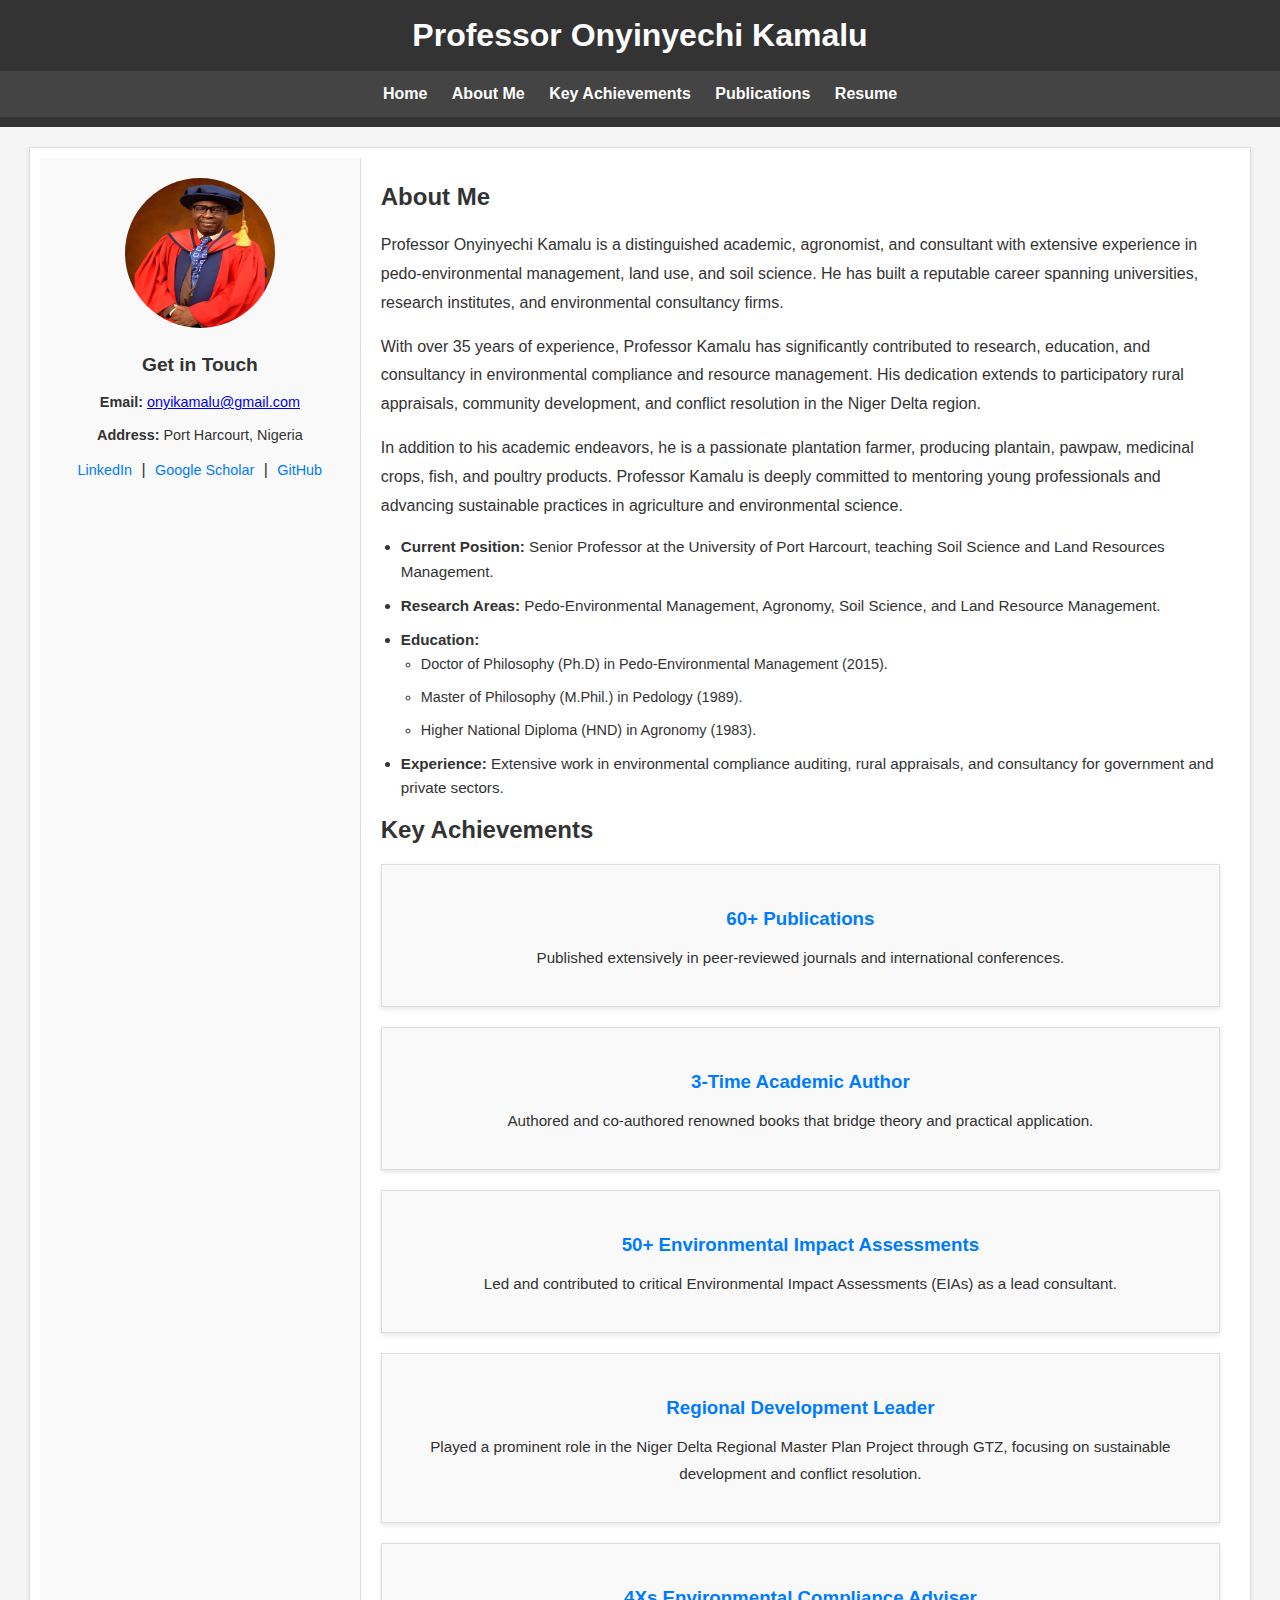
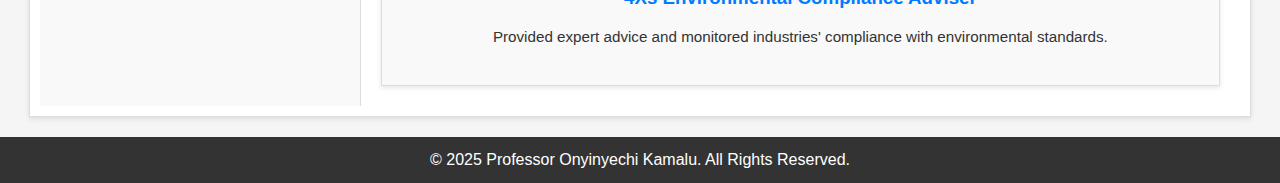
==== index.html @ 6bb07e3b "first commit" ====
<!DOCTYPE html>
<html lang="en">
<head>
    <meta charset="UTF-8">
    <meta name="viewport" content="width=device-width, initial-scale=1.0">
    <title>Professor Onyinyechi Kamalu</title>
    <link rel="stylesheet" href="styles.css">
</head>
<body>
    <!-- Header Section -->
    <header>
        <h1>Professor Onyinyechi Kamalu</h1>
        <nav class="page-menu">
            <ul>
                <li><a href="index.html">Home</a></li>
                <li><a href="index.html#about">About Me</a></li>
                <li><a href="index.html#achievements">Key Achievements</a></li>
                <li><a href="publications.html" class="active">Publications</a></li>
                <li><a href="resume.html">Resume</a></li>
            </ul>
        </nav>
    </header>

    <!-- Main Layout -->
    <div class="container">
        <!-- Sidebar Section -->
        <aside class="sidebar">
            <div class="profile">
                <img src="images/me.jpeg" alt="Professor Onyinyechi Kamalu">
                <h2>Get in Touch</h2>
                <p><strong>Email:</strong> <a href="mailto:onyikamalu@gmail.com">onyikamalu@gmail.com</a></p>
                <p><strong>Address:</strong> Port Harcourt, Nigeria</p>
                <div class="social-links">
                    <a href="https://linkedin.com/in/yourprofile" target="_blank">LinkedIn</a> |
                    <a href="https://scholar.google.com/citations?user=yourprofile" target="_blank">Google Scholar</a> |
                    <a href="https://github.com/yourprofile" target="_blank">GitHub</a>
                </div>
            </div>
        </aside>

        <!-- Main Content Section -->
        <main class="content">
            <!-- About Me Section -->
            <section id="about">
                <h2>About Me</h2>
                <p>
                    Professor Onyinyechi Kamalu is a distinguished academic, agronomist, and consultant with extensive experience in pedo-environmental management, land use, and soil science. He has built a reputable career spanning universities, research institutes, and environmental consultancy firms.
                </p>
                <p>
                    With over 35 years of experience, Professor Kamalu has significantly contributed to research, education, and consultancy in environmental compliance and resource management. His dedication extends to participatory rural appraisals, community development, and conflict resolution in the Niger Delta region.
                <p>
                    In addition to his academic endeavors, he is a passionate plantation farmer, producing plantain, pawpaw, medicinal crops, fish, and poultry products. Professor Kamalu is deeply committed to mentoring young professionals and advancing sustainable practices in agriculture and environmental science.
                </p>
                <ul>
                    <li><strong>Current Position:</strong> Senior Professor at the University of Port Harcourt, teaching Soil Science and Land Resources Management.</li>
                    <li><strong>Research Areas:</strong> Pedo-Environmental Management, Agronomy, Soil Science, and Land Resource Management.</li>
                    <li><strong>Education:</strong>
                        <ul>
                            <li>Doctor of Philosophy (Ph.D) in Pedo-Environmental Management (2015).</li>
                            <li>Master of Philosophy (M.Phil.) in Pedology (1989).</li>
                            <li>Higher National Diploma (HND) in Agronomy (1983).</li>
                        </ul>
                    </li>
                    <li><strong>Experience:</strong> Extensive work in environmental compliance auditing, rural appraisals, and consultancy for government and private sectors.</li>
                </ul>
            </section>
            

            <!-- Key Achievements Section -->
            <section id="achievements">
                <h2>Key Achievements</h2>
                <div class="cards">
                    <div class="card">
                        <h3>60+ Publications</h3>
                        <p>Published extensively in peer-reviewed journals and international conferences.</p>
                    </div>
                    <div class="card">
                        <h3>3-Time Academic Author</h3>
                        <p>Authored and co-authored renowned books that bridge theory and practical application.</p>
                    </div>
                    <div class="card">
                        <h3>50+ Environmental Impact Assessments</h3>
                        <p>Led and contributed to critical Environmental Impact Assessments (EIAs) as a lead consultant.</p>
                    </div>
                    <div class="card">
                        <h3>Regional Development Leader</h3>
                        <p>Played a prominent role in the Niger Delta Regional Master Plan Project through GTZ, focusing on sustainable development and conflict resolution.</p>
                    </div>
                    <div class="card">
                        <h3>4Xs Environmental Compliance Adviser</h3>
                        <p>Provided expert advice and monitored industries' compliance with environmental standards.</p>
                    </div>
                </div>
            </section>
        </main>
    </div>

    <!-- Footer Section -->
    <footer>
        <p>&copy; 2025 Professor Onyinyechi Kamalu. All Rights Reserved.</p>
    </footer>
</body>
</html>
---- styles.css ----
/* General Reset */
body, h1, h2, p, ul, li {
    margin: 0;
    padding: 0;
    box-sizing: border-box;
    font-family: Arial, sans-serif;
}

body {
    line-height: 1.6;
    background-color: #f5f5f5;
    color: #333;
}

/* Header */
header {
    background: #333;
    color: #fff;
    text-align: center;
    padding: 10px 0;
}

header h1 {
    margin-bottom: 10px;
}

.page-menu {
    background: #444;
    text-align: center;
    padding: 10px 0;
}

.page-menu ul {
    list-style: none;
}

.page-menu ul li {
    display: inline;
    margin: 0 10px;
}

.page-menu ul li a {
    color: #fff;
    text-decoration: none;
    font-weight: bold;
}

.page-menu ul li a:hover {
    text-decoration: underline;
}

/* Container Layout */
.container {
    display: flex;
    max-width: 1200px;
    margin: 20px auto;
    padding: 10px;
    background: #fff;
    border: 1px solid #ddd;
    box-shadow: 0px 2px 5px rgba(0, 0, 0, 0.1);
}

/* Sidebar */
.sidebar {
    flex: 1;
    max-width: 300px;
    padding: 20px;
    border-right: 1px solid #ddd;
    background: #f9f9f9;
}

.sidebar .profile {
    text-align: center;
}

.sidebar img {
    width: 150px;
    height: 150px;
    border-radius: 50%;
    margin-bottom: 15px;
}

.sidebar h2 {
    font-size: 1.2em;
    margin-bottom: 10px;
    color: #333;
}

.sidebar p {
    font-size: 0.9em;
    margin-bottom: 10px;
}

.sidebar .social-links a {
    color: #007bff;
    text-decoration: none;
    margin: 0 5px;
    font-size: 0.9em;
}

.sidebar .social-links a:hover {
    text-decoration: underline;
}

/* Main Content */
.content {
    flex: 3;
    padding: 20px;
}

.content h2 {
    margin-bottom: 15px;
    color: #333;
}

.content p {
    font-size: 1em;
    margin-bottom: 15px;
    line-height: 1.8;
}

.content ul {
    list-style-type: disc;
    margin-left: 20px;
    font-size: 0.95em;
}

.content ul ul {
    list-style-type: circle;
    margin-left: 20px;
}

.content li {
    margin-bottom: 10px;
}

/* Key Achievements Section */
.cards {
    display: flex;
    flex-wrap: wrap;
    gap: 20px;
}

.card {
    flex: 1 1 calc(50% - 20px);
    background: #f9f9f9;
    border: 1px solid #ddd;
    padding: 20px;
    box-shadow: 0px 2px 5px rgba(0, 0, 0, 0.1);
    text-align: center;
}

.card h3 {
    color: #007bff;
    margin-bottom: 10px;
}

.card p {
    font-size: 0.95em;
}

/* Footer */
footer {
    text-align: center;
    padding: 10px;
    background: #333;
    color: #fff;
    margin-top: 20px;
}
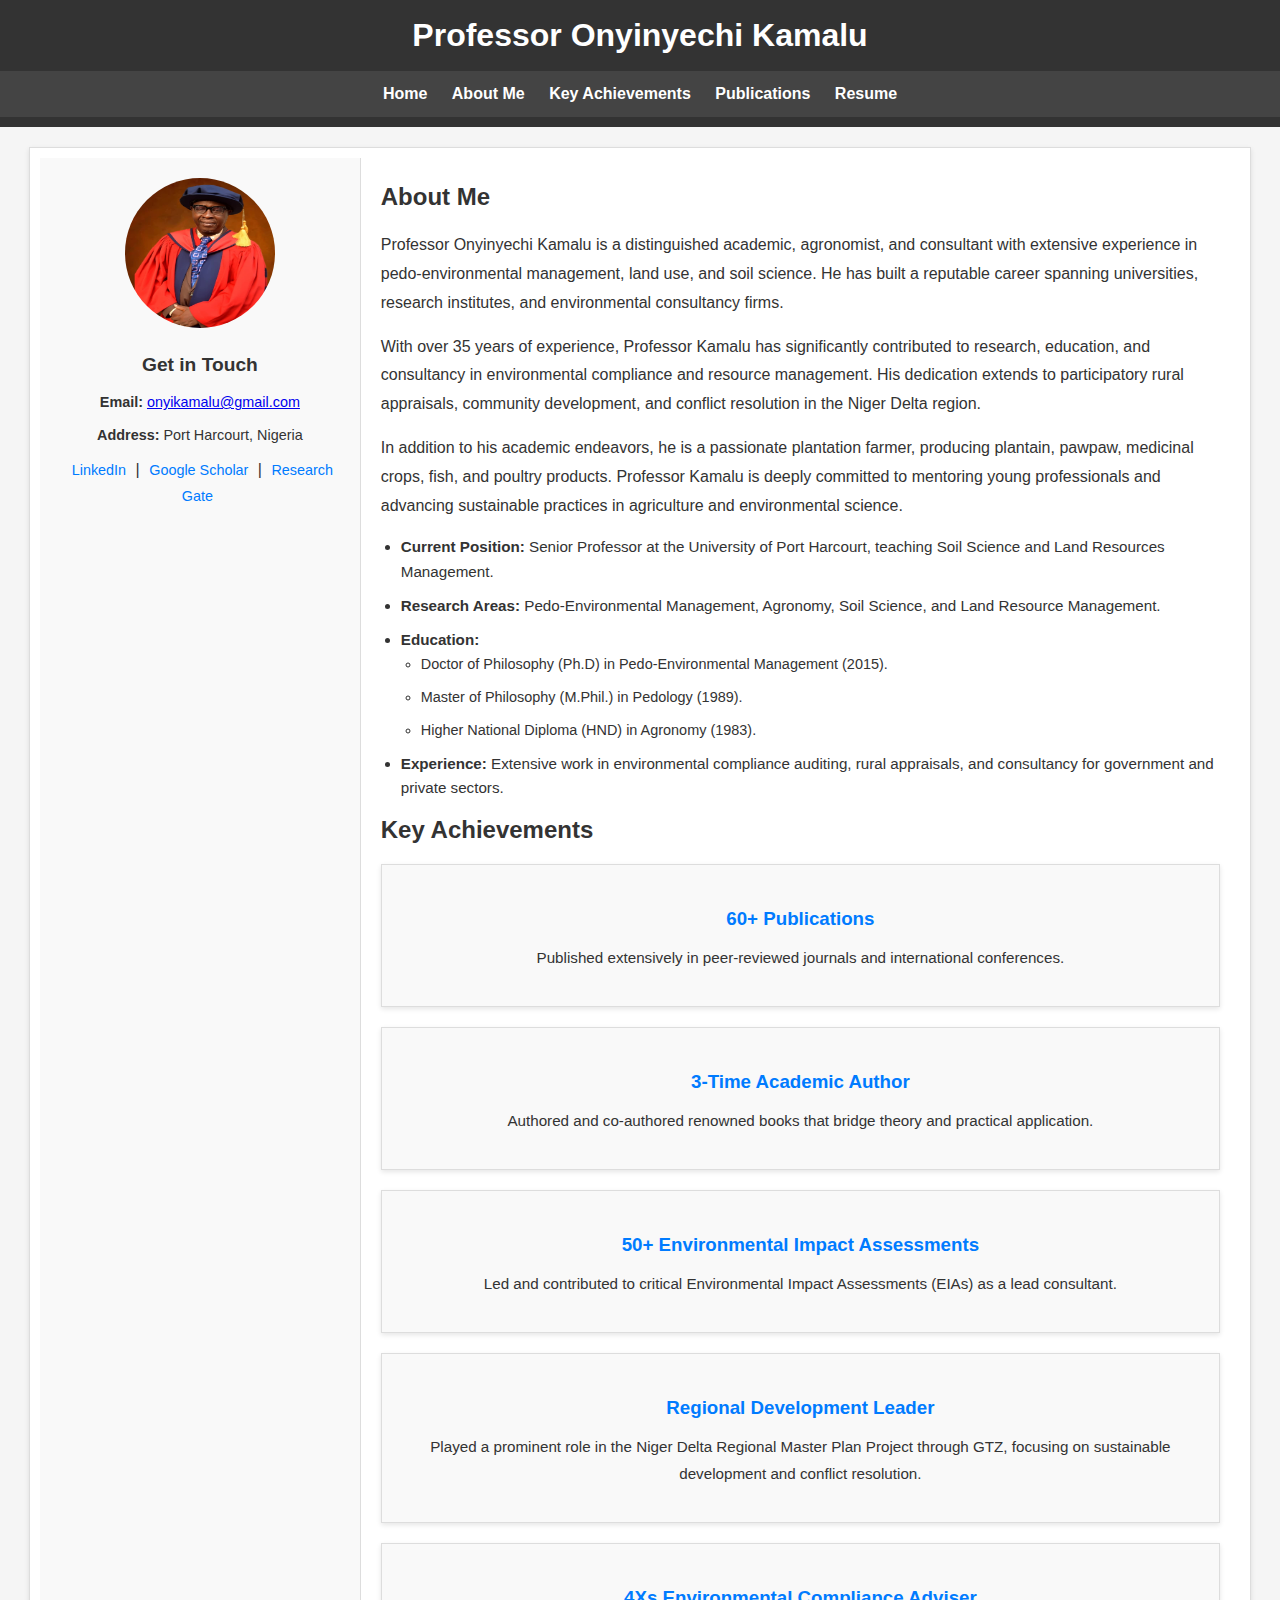
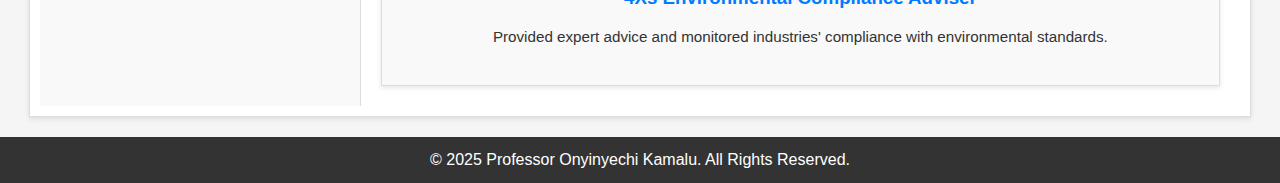
==== commit ca4e7a8f: "Update index.html" ====
--- a/index.html
+++ b/index.html
@@ -31,9 +31,9 @@
                 <p><strong>Email:</strong> <a href="mailto:onyikamalu@gmail.com">onyikamalu@gmail.com</a></p>
                 <p><strong>Address:</strong> Port Harcourt, Nigeria</p>
                 <div class="social-links">
-                    <a href="https://linkedin.com/in/yourprofile" target="_blank">LinkedIn</a> |
-                    <a href="https://scholar.google.com/citations?user=yourprofile" target="_blank">Google Scholar</a> |
-                    <a href="https://github.com/yourprofile" target="_blank">GitHub</a>
+                    <a href="https://www.linkedin.com/in/onyinyechi-kamalu-phd-190687144/" target="_blank">LinkedIn</a> |
+                    <a href="https://scholar.google.ca/citations?user=i6eOobsAAAAJ&hl=en&oi=ao" target="_blank">Google Scholar</a> |
+                    <a href="https://www.researchgate.net/profile/Onyinyechi-Kamalu" target="_blank">Research Gate</a>
                 </div>
             </div>
         </aside>
--- a/styles.css
+++ b/styles.css
@@ -167,3 +167,63 @@
     color: #fff;
     margin-top: 20px;
 }
+
+/* Media Queries */
+
+/* For screens less than 768px (tablet and phone view) */
+@media (max-width: 768px) {
+    .container {
+        flex-direction: column;
+        padding: 10px;
+    }
+
+    .sidebar {
+        max-width: 100%;
+        border-right: none;
+        border-bottom: 1px solid #ddd;
+        padding-bottom: 20px;
+    }
+
+    .content {
+        flex: 1;
+        padding: 10px;
+    }
+
+    .cards {
+        flex-direction: column;
+        gap: 15px;
+    }
+
+    .card {
+        flex: 1 1 100%;
+    }
+
+    .page-menu ul li {
+        display: block;
+        margin: 5px 0;
+    }
+}
+
+/* For screens less than 480px (small phones) */
+@media (max-width: 480px) {
+    header h1 {
+        font-size: 22px;
+    }
+
+    .page-menu ul li a {
+        font-size: 14px;
+    }
+
+    .sidebar img {
+        width: 100px;
+        height: 100px;
+    }
+
+    .content h2 {
+        font-size: 1.5em;
+    }
+
+    .card {
+        padding: 15px;
+    }
+}
